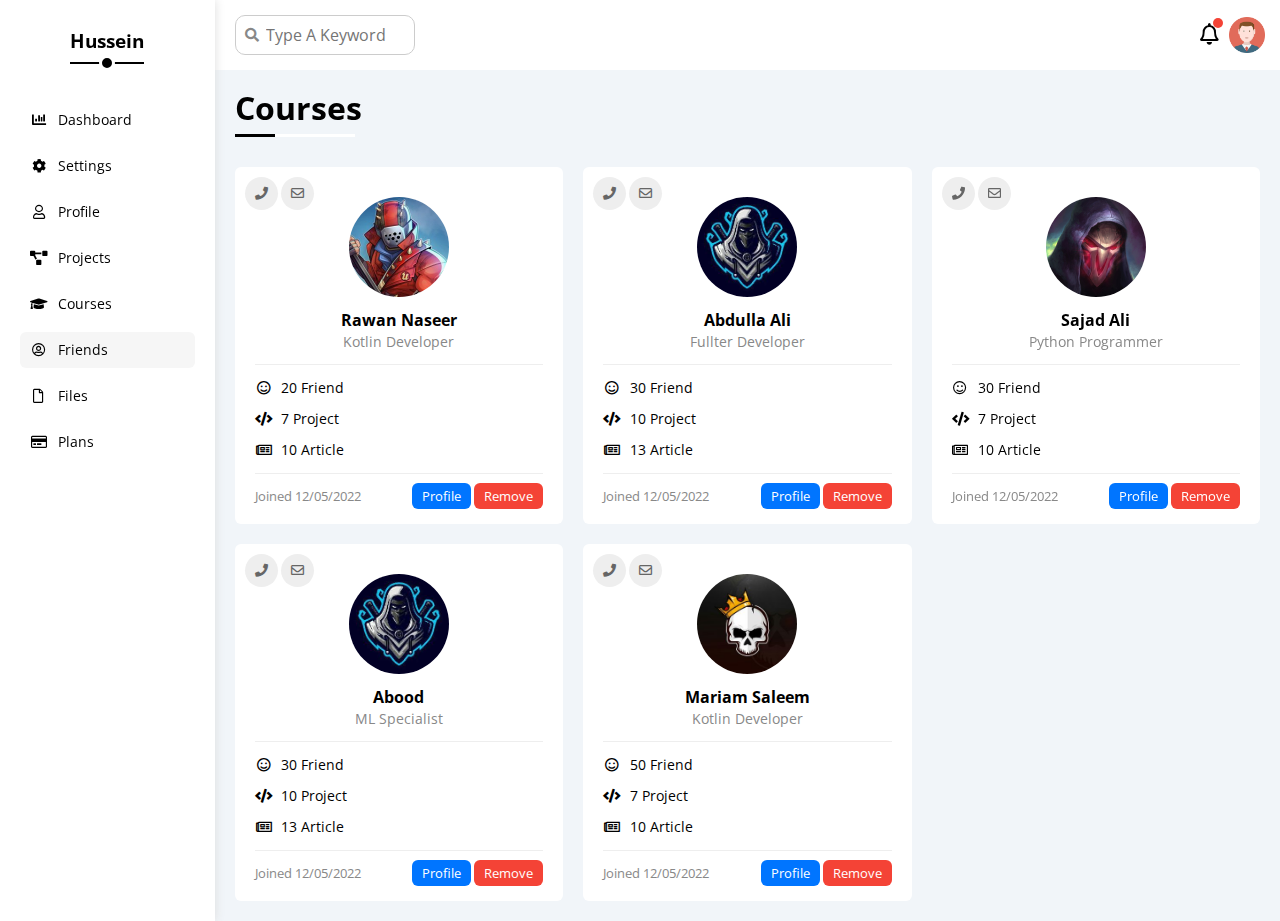
==== friends.html @ 31cd0d5b "upload the website" ====
<!DOCTYPE html>
<html lang="en">

<head>
    <meta charset="UTF-8">
    <meta name="viewport" content="width=device-width, initial-scale=1.0">
    <link rel="stylesheet" href="css/normalize.css">
    <link rel="stylesheet" href="css/all.min.css">
    <link rel="stylesheet" href="css/framework.css">
    <link rel="stylesheet" href="css/style.css">
    <title>Friends</title>
    <link rel="preconnect" href="https://fonts.googleapis.com">
    <link rel="preconnect" href="https://fonts.gstatic.com" crossorigin>
    <link
        href="https://fonts.googleapis.com/css2?family=Cairo:wght@300;400;700&family=Open+Sans:ital,wght@0,300;0,400;0,500;0,600;0,700;0,800;1,300;1,400;1,500;1,600;1,700;1,800&display=swap"
        rel="stylesheet">
</head>

<body>
    <div class="page d-flex">
        <div class="sidebar bg-white p-20 p-relative">
            <div>
                <h3 class="p-relative mt-0 txt-c">Hussein</h3>
                <ul>
                    <li>
                        <a class=" d-flex align-center fs-14 c-black rad-6 p-10" href="index.html">
                            <i class="fas fa-chart-bar fa-fw"></i> <span>Dashboard</span>
                        </a>
                    </li>
                    <li>
                        <a class=" d-flex align-center fs-14 c-black rad-6 p-10" href="settings.html">
                            <i class="fas fa-cog fa-fw"></i> <span>Settings</span>
                        </a>
                    </li>
                    <li>
                        <a class=" d-flex align-center fs-14 c-black rad-6 p-10" href="profile.html">
                            <i class="far fa-user fa-fw"></i> <span>Profile</span>
                        </a>
                    </li>
                    <li>
                        <a class=" d-flex align-center fs-14 c-black rad-6 p-10" href="projects.html">
                            <i class="fas fa-project-diagram fa-fw"></i> <span>Projects</span>
                        </a>
                    </li>
                    <li>
                        <a class=" d-flex align-center fs-14 c-black rad-6 p-10" href="courses.html">
                            <i class="fas fa-graduation-cap fa-fw"></i> <span>Courses</span>
                        </a>
                    </li>
                    <li>
                        <a class="active d-flex align-center fs-14 c-black rad-6 p-10" href="friends.html">
                            <i class="far fa-user-circle fa-fw"></i> <span>Friends</span>
                        </a>
                    </li>
                    <li>
                        <a class=" d-flex align-center fs-14 c-black rad-6 p-10" href="files.html">
                            <i class="far fa-file fa-fw"></i> <span>Files</span>
                        </a>
                    </li>
                    <li>
                        <a class=" d-flex align-center fs-14 c-black rad-6 p-10" href="plans.html">
                            <i class="far fa-credit-card fa-fw"></i> <span>Plans</span>
                        </a>
                    </li>
                </ul>
            </div>
        </div>
        <div class="content w-full">
            <!-- start header  -->
            <div class="header bg-white between-flex ">
                <div class="search p-relative">
                    <input class="p-10" type="search" placeholder="Type A Keyword">
                </div>
                <div class="icons d-flex align-center">
                    <span class="notification p-relative">
                        <i class="far fa-bell fa-lg"></i>
                    </span>
                    <img src="images/avatar.png">
                </div>
            </div>
            <!-- end header  -->
            <h1 class="p-relative">Courses</h1>

            <div class="friends-page d-grid gap-20">
                <div class="friend bg-white rad-6 p-20 p-relative">
                    <div class="contact fs-13">
                        <i class="fas fa-phone"></i>
                        <i class="far fa-envelope"></i>
                    </div>
                    <div class="info txt-c">
                        <img src="images/friend-01.jpg">
                        <h4 class="m-0">Rawan Naseer</h4>
                        <p class="c-grey fs-14 mt-5">Kotlin Developer</p>
                    </div>
                    <div class="icons fs-14">
                        <div class="mb-15">
                            <i class="far fa-smile fa-fw"></i>
                            <span>20 Friend</span>
                        </div>
                        <div class="mb-15">
                            <i class="fas fa-code fa-fw"></i>
                            <span>7 Project</span>
                        </div>
                        <div >
                            <i class="far fa-newspaper fa-fw"></i>
                            <span>10 Article</span>
                        </div>
                    </div>
                    <div class="action fs-13 between-flex mt-15">
                        <span class="c-grey">Joined 12/05/2022</span>
                        <div >
                            <a class="btn-shape bg-blue c-white" href="#">Profile</a>
                            <a class="btn-shape bg-red c-white" href="#">Remove</a>
                        </div>
                    </div>
                </div>
                <!-- ================friend seperator============== -->
                <div class="friend bg-white rad-6 p-20 p-relative">
                    <div class="contact fs-13">
                        <i class="fas fa-phone"></i>
                        <i class="far fa-envelope"></i>
                    </div>
                    <div class="info txt-c">
                        <img src="images/friend-02.jpg">
                        <h4 class="m-0">Abdulla Ali</h4>
                        <p class="c-grey fs-14 mt-5">Fullter Developer</p>
                    </div>
                    <div class="icons fs-14">
                        <div class="mb-15">
                            <i class="far fa-smile fa-fw"></i>
                            <span>30 Friend</span>
                        </div>
                        <div class="mb-15">
                            <i class="fas fa-code fa-fw"></i>
                            <span>10 Project</span>
                        </div>
                        <div >
                            <i class="far fa-newspaper fa-fw"></i>
                            <span>13 Article</span>
                        </div>
                    </div>
                    <div class="action fs-13 between-flex mt-15">
                        <span class="c-grey">Joined 12/05/2022</span>
                        <div >
                            <a class="btn-shape bg-blue c-white" href="#">Profile</a>
                            <a class="btn-shape bg-red c-white" href="#">Remove</a>
                        </div>
                    </div>
                </div>
                <!-- ================friend seperator============== -->
                <div class="friend bg-white rad-6 p-20 p-relative">
                    <div class="contact fs-13">
                        <i class="fas fa-phone"></i>
                        <i class="far fa-envelope"></i>
                    </div>
                    <div class="info txt-c">
                        <img src="images/friend-03.jpg">
                        <h4 class="m-0">Sajad Ali</h4>
                        <p class="c-grey fs-14 mt-5">Python Programmer</p>
                    </div>
                    <div class="icons fs-14">
                        <div class="mb-15">
                            <i class="far fa-smile fa-fw"></i>
                            <span>30 Friend</span>
                        </div>
                        <div class="mb-15">
                            <i class="fas fa-code fa-fw"></i>
                            <span>7 Project</span>
                        </div>
                        <div >
                            <i class="far fa-newspaper fa-fw"></i>
                            <span>10 Article</span>
                        </div>
                    </div>
                    <div class="action fs-13 between-flex mt-15">
                        <span class="c-grey">Joined 12/05/2022</span>
                        <div >
                            <a class="btn-shape bg-blue c-white" href="#">Profile</a>
                            <a class="btn-shape bg-red c-white" href="#">Remove</a>
                        </div>
                    </div>
                </div>
                <!-- ================friend seperator============== -->
                <div class="friend bg-white rad-6 p-20 p-relative">
                    <div class="contact fs-13">
                        <i class="fas fa-phone"></i>
                        <i class="far fa-envelope"></i>
                    </div>
                    <div class="info txt-c">
                        <img src="images/friend-02.jpg">
                        <h4 class="m-0">Abood</h4>
                        <p class="c-grey fs-14 mt-5">ML Specialist</p>
                    </div>
                    <div class="icons fs-14">
                        <div class="mb-15">
                            <i class="far fa-smile fa-fw"></i>
                            <span>30 Friend</span>
                        </div>
                        <div class="mb-15">
                            <i class="fas fa-code fa-fw"></i>
                            <span>10 Project</span>
                        </div>
                        <div >
                            <i class="far fa-newspaper fa-fw"></i>
                            <span>13 Article</span>
                        </div>
                    </div>
                    <div class="action fs-13 between-flex mt-15">
                        <span class="c-grey">Joined 12/05/2022</span>
                        <div >
                            <a class="btn-shape bg-blue c-white" href="#">Profile</a>
                            <a class="btn-shape bg-red c-white" href="#">Remove</a>
                        </div>
                    </div>
                </div>
                <!-- ================friend seperator============== -->
                <div class="friend bg-white rad-6 p-20 p-relative">
                    <div class="contact fs-13">
                        <i class="fas fa-phone"></i>
                        <i class="far fa-envelope"></i>
                    </div>
                    <div class="info txt-c">
                        <img src="images/friend-05.jpg">
                        <h4 class="m-0">Mariam Saleem</h4>
                        <p class="c-grey fs-14 mt-5">Kotlin Developer</p>
                    </div>
                    <div class="icons fs-14">
                        <div class="mb-15">
                            <i class="far fa-smile fa-fw"></i>
                            <span>50 Friend</span>
                        </div>
                        <div class="mb-15">
                            <i class="fas fa-code fa-fw"></i>
                            <span>7 Project</span>
                        </div>
                        <div >
                            <i class="far fa-newspaper fa-fw"></i>
                            <span>10 Article</span>
                        </div>
                    </div>
                    <div class="action fs-13 between-flex mt-15">
                        <span class="c-grey">Joined 12/05/2022</span>
                        <div >
                            <a class="btn-shape bg-blue c-white" href="#">Profile</a>
                            <a class="btn-shape bg-red c-white" href="#">Remove</a>
                        </div>
                    </div>
                </div>
                <!-- ================friend seperator============== -->
                
            </div>
        </div>
    </div>
</body>

</html>
---- css/framework.css ----
/* box display */
.d-block {
    display: block;
}

.d-flex {
    display: flex;
}

.f-wrap {
    flex-wrap: wrap;
}

.align-center {
    align-items: center;
}

.s-between {
    justify-content: space-between;
}

.d-grid {
    display: grid;
}

.gap-20 {
    gap: 20px;
}

@media (max-width:767px) {
    .hide-mobile {
        display: none;
    }
}

/* padding + margin */
.p-5 {
    padding: 5px;
}

.p-10 {
    padding: 10px;
}

.p-15 {
    padding: 15px;
}

.p-20 {
    padding: 20px;
}

.pl-15 {
    padding-left: 15px;
}

.m-0 {
    margin: 0px;
}

.m-15 {
    margin: 15px;
}

.m-20 {
    margin: 20px;
}

.mt-0 {
    margin-top: 0;
}

.mt-5 {
    margin-top: 5px;
}

.mt-10 {
    margin-top: 10px;
}

.mt-15 {
    margin-top: 15px;
}

.mt-20 {
    margin-top: 20px;
}

.mt-25 {
    margin-top: 25px;
}

.mr-0 {
    margin-right: 0;
}

.mr-5 {
    margin-right: 5px;
}

.mr-10 {
    margin-right: 10px;
}

.mr-15 {
    margin-right: 15px;
}

.mr-20 {
    margin-right: 20px;
}

.mr-25 {
    margin-right: 25px;
}

.mb-5 {
    margin-bottom: 5px;
}
.mb-10 {
    margin-bottom: 10px;
}

.mb-15 {
    margin-bottom: 15px;
}

.mb-20 {
    margin-bottom: 20px;
}

.mb-25 {
    margin-bottom: 25px;
}

.w-full {
    width: 100%;
}

.w-fit {
    width: fit-content;
}

/* colors */
.bg-white {
    background-color: white;
}

.bg-blue {
    background-color: var(--blue-color);
}

.bg-orange {
    background-color: var(--orange-color);
}

.bg-red {
    background-color: var(--red-color);
}

.bg-green {
    background-color: var(--green-color);
}

.bg-grey {
    background-color: var(--grey-color);
}

.bg-eee {
    background-color: #eee;
}

.c-black {
    color: black;
}

.c-white {
    color: white;
}

.c-grey {
    color: var(--grey-color);
}

.c-blue {
    color: var(--blue-color);
}

.c-orange {
    color: var(--orange-color);
}

.c-green {
    color: var(--green-color);
}

.c-red {
    color: var(--red-color);
}



/* positions */
.p-relative {
    position: relative;
}

/* fonts */
.txt-c {
    text-align: center;
}

@media (max-width: 767px) {
    .text-c-mobile {
        text-align: center;
    }
}

.fs-13 {
    font-size: 13px;
}

.fs-14 {
    font-size: 14px;
}

.fs-15 {
    font-size: 15px;
}

.fs-25 {
    font-size: 25px;
}

.f-bold {
    font-weight: bold;
}

/* borders */
.rad-6 {
    border-radius: 6px;
}

.rad-10 {
    border-radius: 10px;
}

.rad-half {
    border-radius: 50%;
}

.b-none{
    border: none;
}

.border-ccc{
    border: 1px solid #ccc;
}

.border-eee{
    border: 1px solid #eee;
}

/* start components */
.between-flex {
    display: flex;
    align-items: center;
    justify-content: space-between;
}

.around-flex {
    display: flex;
    align-items: center;
    justify-content: space-around;
}

.center-flex {
    display: flex;
    align-items: center;
    justify-content: center;
}

.container {
    grid-template-columns: repeat(auto-fill, minmax(450px, 1fr));
    margin-left: 20px;
    margin-right: 20px;
}

@media (max-width: 767px) {
    .container {
        grid-template-columns: minmax(200px, 1fr);
        margin-left: 10px;
        margin-right: 10px;
    }
}

.btn-shape {
    padding: 4px 10px;
    border-radius: 6px;
}

.toggle-checkbox{
    -webkit-appearance: none;
    appearance: none;
    display: none;
}

.toggle-switch{
    background-color: #ccc;
    width: 78px;
    height: 32px;
    border-radius: 16px;
    position: relative;
    transition: 0.3s;
    cursor: pointer;
}

.toggle-switch::before{
    font-family: "Font Awesome 5 Free" ;
    content: "\f00d";
    font-weight: 900;
    background-color: white;
    width: 24px;
    height: 24px;
    border-radius: 50%;
    position: absolute;
    top: 4px;
    left: 4px;
    display: flex;
    align-items: center;
    justify-content: center;
    color: #eee;
    transition: 0.3s;
}

.toggle-checkbox:checked + .toggle-switch{
background-color: var(--blue-color);
}
.toggle-checkbox:checked + .toggle-switch::before{
    content: "\f00c";
    color: var(--blue-color);
    left: 50px;
}

/* end components */
---- css/style.css ----
:root {
    --blue-color: #0075ff;
    --blue-alt-color: #0d69d5;
    --orange-color: #f59e0b;
    --green-color: #22c55e;
    --red-color: #f44336;
    --grey-color: #888;
}

* {
    box-sizing: border-box;
    -ms-box-sizing: border-box;
    -webkit-box-sizing: border-box;
}

body {
    font-family: 'Open Sans', sans-serif;
    margin: 0;
}

*:focus {
    outline: none;
}

::-webkit-scrollbar {
    width: 15px;
}

::-webkit-scrollbar-track {
    background-color: white;
}

::-webkit-scrollbar-thumb {
    background-color: var(--blue-color);
}

::-webkit-scrollbar-thumb:hover {
    background-color: var(--blue-alt-color);
}

a {
    text-decoration: none;
}

ul {
    list-style: none;
    padding: 0;
}

.page {
    min-height: 100vh;
    background-color: #f1f5f9;
}

/* start sidebar */
.page .sidebar {
    width: 250px;
    box-shadow: 0px 0 10px 0 #ddd;
}

.page .sidebar>div {
    position: sticky;
    top: 30px;
}

.page .sidebar h3 {
    width: fit-content;
    margin: 10px auto 50px;
}

.page .sidebar h3::before {
    content: "";
    background: black;
    height: 2px;
    width: 100%;
    position: absolute;
    bottom: -12px;
    left: 0;
}

.page .sidebar h3::after {
    content: "";
    background: black;
    height: 10px;
    width: 10px;
    border-radius: 50%;
    border: 3px solid white;
    position: absolute;
    bottom: -19px;
    left: 50%;
    transform: translateX(-50%);
}


.page .sidebar ul li {
    margin-top: 10px;

}

.page .sidebar ul a {
    transition: 0.3s;
}

.page .sidebar ul a:hover,
.page .sidebar ul a.active {
    background-color: #f6f6f6;
}

.page .sidebar ul a span {
    margin-left: 10px;
    font-size: 14px;
}

@media (max-width:767px) {
    .page .sidebar {
        width: 58px;
        padding: 10px;
    }

    .page .sidebar h3 {
        font-size: 11px;
        margin-bottom: 15px;
    }

    .page .sidebar h3::before,
    .page .sidebar h3::after {
        display: none;
    }

    .page .sidebar ul a span {
        display: none;
    }
}

.content {
    overflow: hidden;
}

/* header styling */
.content .header {
    padding: 15px;
}

.content .header .search::before {
    font-family: "Font Awesome 5 Free";
    content: "\f002";
    font-weight: 900;
    position: absolute;
    top: 50%;
    transform: translateY(-50%);
    left: 15px;
    font-size: 14px;
    color: var(--grey-color);
}

.content .header input {
    border: 1px solid #ccc;
    border-radius: 10px;
    margin-left: 5px;
    padding-left: 30px;
    width: 180px;
    transition: width 0.3s;
}

.content .header input:focus {
    width: 220px;
}

.content .header input:focus::placeholder {
    color: transparent;
}

.content .header .icons img {
    width: 36px;
    margin-left: 10px;
}

.content .header .icons .notification::after {
    content: "";
    width: 10px;
    height: 10px;
    border-radius: 50%;
    background-color: var(--red-color);
    position: absolute;
    top: -8px;
    right: -4px;
}

.page h1 {
    margin: 20px 20px 40px;
}

.page h1::before,
.page h1::after {
    content: "";
    position: absolute;
    height: 3px;
    left: 0;
    bottom: -10px;
}

.page h1::before {
    background-color: white;
    width: 120px;
}

.page h1::after {
    background-color: black;
    width: 40px;
}

/* start weclome wedget */
.welcome {
    overflow: hidden;
}

.welcome .intro img {
    width: 200px;
    margin-bottom: -10px;
}

.welcome .avatar {
    width: 64px;
    height: 64px;
    border-radius: 50%;
    border: 2px solid white;
    margin-left: 20px;
    margin-top: -32px;
    padding: 2px;
}

.welcome .body {
    border-top: 1px solid #eee;
    border-bottom: 1px solid #eee;
}

.welcome .body>div {
    flex: 1;
}

@media (max-width: 767px) {
    .welcome .body>div:not(:last-child) {
        margin-bottom: 20px;
    }

    .welcome .body {
        display: block;
    }

    .welcome .avatar {
        margin-left: 0;
    }

    .welcome .intro img {
        display: none;
    }

}

.welcome .visit {
    margin: 0 15px 15px auto;
    transition: 0.3s;
}

.welcome .visit:hover {
    background-color: var(--blue-alt-color);
}

/* ====================== */
/* start draft wedget */
.draft form input[type="text"] {
    display: block;
    width: 100%;
    padding: 10px;
    background-color: #eee;
    border: none;
    border-radius: 6px;
}

.draft form textarea {
    display: block;
    width: 100%;
    height: 170px;
    padding: 10px;
    margin-top: 20px;
    background-color: #eee;
    border: none;
    border-radius: 6px;
    resize: none;
}

.draft form input::placeholder,
.draft form textarea::placeholder {
    font-size: 14px;
}

.draft form input[type="submit"] {
    border: none;
    margin: 20px 0 20px auto;
    cursor: pointer;
}

.draft form input[type="submit"]:hover {
    background-color: var(--blue-alt-color);
}

/* ====================== */
/* start yearly target wedget */
.targets .icon {
    margin-right: 20px;
    width: 80px;
    height: 80px;
}

.targets .statistic {
    flex: 1;
}

.targets .statistic>span:first-child {
    color: #777;
}

.targets .statistic .progress {
    height: 4px;
    margin-top: 20px;
}

.targets .statistic .progress>span {
    height: 4px;
    position: relative;
}


.targets .statistic .progress>span span {
    font-size: 13px;
    border-radius: 6px;
    padding: 5px 5px;
    position: absolute;
    right: -16px;
    top: -30px;
}

.targets .statistic .progress>span span::after {
    content: "";
    border: 5px solid transparent;
    position: absolute;
    bottom: -9px;
    right: 50%;
    transform: translateX(50%);
}

/* blue row */
.targets .icon.blue {
    background-color: rgb(0 117 255 / 20%);
}

.targets .statistic .progress.blue {
    background-color: rgb(0 117 255 / 20%);
}



.targets .statistic .progress.blue>span span::after {
    border-top: 5px solid var(--blue-color);
}

/* orange row */

.targets .icon.orange {
    background-color: rgba(245, 159, 11, 0.2);
}

.targets .statistic .progress.orange {
    background-color: rgba(245, 159, 11, 0.2);
}

.targets .statistic .progress.orange>span span::after {
    border-top: 5px solid var(--orange-color);
}

/* green row */

.targets .icon.green {
    background-color: rgba(34, 197, 94, 0.2);
}

.targets .statistic .progress.green {
    background-color: rgba(34, 197, 94, 0.2);
}

.targets .statistic .progress.green>span span::after {
    border-top: 5px solid var(--green-color);
}

/* ====================== */
/* start tickets wedget */

.tickets .box {
    border: 1px solid #ccc;
    width: calc(50% - 10px);
}

@media (max-width: 767px) {
    .tickets .box {
        width: 100%;
    }
}

/* ====================== */
/* start news wedget */
.news .box:not(:last-child) {
    border-bottom: 1px solid #eee;
    padding-bottom: 20px;
}

.news img {
    width: 100px;
    margin-right: 15px;
}

.news .text {
    flex-grow: 1;
}

.news .text h4 {
    margin-bottom: 6px;
}


@media(max-width:767px) {
    .news .box {
        display: block;
    }

    .news .text {
        margin-bottom: 10px;
    }
}

/* ====================== */
/* start tasks wedget */

.tasks .box:not(:last-child) {
    border-bottom: 1px solid #eee;
    padding-bottom: 20px;
}

.tasks .text {
    flex-grow: 1;
}

.tasks .text h4 {
    margin-bottom: 6px;
}

.tasks i {
    cursor: pointer;
    transition: 0.3s;
}

.tasks i:hover {
    color: var(--red-color);
}

.tasks .box.done {
    opacity: 0.3;
}

.tasks .text.done {
    text-decoration: line-through;
}

@media(max-width:767px) {
    .tasks i {
        display: none;
    }
}

/* ====================== */
/* start top search wedget */

.top-search .row {
    padding: 15px 0;
}

/* ====================== */
/* start uploads wedget */

.uploads .box:not(:last-child) {
    border-bottom: 1px solid #eee;
    padding-bottom: 10px;
}

.uploads .box img {
    width: 40px;
    margin-right: 10px;
}


.uploads .text {
    flex-grow: 1;
}

.uploads .text h4 {
    margin-bottom: 6px;
}

.uploads span {
    margin-left: 20px;
}

/* ====================== */
/* start last project wedget */
.last-project ul::before {
    content: '';
    position: absolute;
    left: 11px;
    width: 2px;
    height: 100%;
    background-color: var(--blue-color);
}

.last-project ul li::before {
    content: '';
    width: 20px;
    height: 20px;
    border-radius: 50%;
    background-color: white;
    border: 2px solid white;
    outline: 2px solid var(--blue-color);
    margin-right: 15px;
    z-index: 1;
}

.last-project ul li.done::before {
    background-color: var(--blue-color);
}

.last-project ul li.current::before {
    animation: change-color 0.8s infinite alternate;
}

.last-project img {
    width: 140px;
    position: absolute;
    bottom: 0;
    right: 0;
    opacity: 0.2;
}

/* ====================== */
/* start Reminders wedget */
.reminders ul li div {
    border-left-width: 2px;
    border-left-style: solid;
    margin-left: 25px;
}


.reminders ul li div::before {
    content: "";
    width: 15px;
    height: 15px;
    border-radius: 50%;
    position: absolute;
    left: -30px;
    top: 50%;
    transform: translateY(-50%);
}

.reminders ul li div.blue {
    border-left-color: var(--blue-color);
}

.reminders ul li div.blue::before {
    background-color: var(--blue-color);
}

.reminders ul li div.green {
    border-left-color: var(--green-color);
}

.reminders ul li div.green::before {
    background-color: var(--green-color);
}

.reminders ul li div.orange {
    border-left-color: var(--orange-color);
}

.reminders ul li div.orange::before {
    background-color: var(--orange-color);
}

.reminders ul li div.red {
    border-left-color: var(--red-color);
}

.reminders ul li div.red::before {
    background-color: var(--red-color);
}

/* ====================== */
/* start latest Post wedget */

.latest-post img {
    width: 55px;
    margin-right: 10px;
}

.latest-post .content {
    padding: 20px 0;
    line-height: 1.8;
    border-top: 1px solid #eee;
    border-bottom: 1px solid #eee;
    min-height: 140px;
}

/* ====================== */
/* start social media wedget */
.social-media .row {
    padding-left: 75px;
}

.social-media .row i {
    height: 100%;
    width: 52px;
    position: absolute;
    left: 0;
    top: 0;
    transition: 0.3s;
}

.social-media .row i:hover {
    transform: rotate(5deg);
}

.social-media .twitter {
    background-color: rgb(29 160 242 /20%);
    color: #1da1f2;
}

.social-media .twitter i,
.social-media .twitter a {
    background-color: #1da1f2;
}

/* ------------- */
.social-media .facebook {
    background-color: rgb(24 119 242 / 20%);
    color: #1877f2;
}

.social-media .facebook i,
.social-media .facebook a {
    background-color: #1da1f2;
}

/* ------------- */

.social-media .youtube {
    background-color: rgb(255 0 0 / 20%);
    color: #ff0000;
}

.social-media .youtube i,
.social-media .youtube a {
    background-color: #ff0000;
}

/* ------------- */

.social-media .linkedin {
    background-color: rgb(0 119 181 / 20%);
    color: #0077b5;
}

.social-media .linkedin i,
.social-media .linkedin a {
    background-color: #0077b5;
}

/* ================================ */

/* start project table */
.projects .responsive-table {
    overflow-x: auto;
}

.projects table {
    min-width: 1000px;
    border-spacing: 0;
}

.projects thead td {
    background-color: #eee;
    font-weight: bold;
}

.projects table td {
    padding: 15px;
    transition: 0.2s;
}

.projects tbody td {
    border-bottom: 1px solid #eee;
    border-left: 1px solid #eee;
}

.projects table tbody tr td:last-child {
    border-right: 1px solid #eee;
}

.projects tbody tr:hover td {
    background-color: #faf7f7;
}

.projects table img {
    width: 32px;
    height: 32px;
    border-radius: 50%;
    padding: 2px;
    background-color: white;
}

.projects table img:not(:first-child) {
    margin-left: -20px;
}

/* end project table */

/* -------- Page seperator------------ */

/* start setttings page  */


.settings-page .close-message {
    border: 1px solid #ccc;
    resize: none;
    min-height: 150px;
}


.settings-page input[type="email"] {
    display: inline-flex;
    width: calc(100% - 80px);
    cursor: no-drop;
    background-color: #f0f4f8;
}


.settings-page .security-box .button {

    transition: 0.3s;
}

.settings-page .security-box .button:hover {
    background-color: var(--blue-alt-color);
}

.settings-page .security-box div:not(:last-child) {
    border-bottom: 1px solid #eee;
}

.settings-page .social-media i {
    width: 40px;
    height: 40px;
    background-color: #f6f6f6;
    border: 1px solid #ddd;
    border-right: none;
    border-radius: 6px 0 0 6px;
    transition: 0.3s;
}

.settings-page .social-media input {
    height: 40px;
    border: 1px solid #ddd;
    background-color: #f6f6f6;
    padding-left: 15px;
    border-radius: 0 6px 6px 0;

}

.settings-page .social-media>div:focus-within i {
    color: black;
}

.settings-page .widget-control .control input[type="checkbox"] {
    -webkit-appearance: none;
    appearance: none;
}

.settings-page .widget-control .control label {
    padding-left: 30px;
    cursor: pointer;
    position: relative;
}

.settings-page .widget-control .control label::before {
    content: "";
    position: absolute;
    top: 2px;
    left: 0;
    width: 14px;
    height: 14px;
    border: 2px solid var(--grey-color);
    border-radius: 6px;
}

.settings-page .widget-control .control label:hover:before {
    border-color: var(--blue-alt-color);
}


.settings-page .widget-control .control label::after {
    font-family: "Font Awesome 5 Free";
    font-weight: 900;
    content: "\f00c";
    position: absolute;
    left: 0;
    top: 2px;
    background-color: var(--blue-color);
    color: white;
    width: 18px;
    height: 18px;
    font-size: 12px;
    border-radius: 6px;
    display: flex;
    justify-content: center;
    align-items: center;
    transform: scale(0) rotate(360deg);
    transition: 0.3s;
}

.settings-page .widget-control .control input[type="checkbox"]:checked+label::after {
    transform: scale(1);
}

/* ===================== */
.settings-page .backup-control input[type="radio"] {
    -webkit-appearance: none;
    appearance: none;
}

.settings-page .backup-control .control label {
    padding-left: 30px;
    cursor: pointer;
    position: relative;
}

.settings-page .backup-control .control label::before {
    content: "";
    position: absolute;
    top: 1px;
    left: 0;
    width: 18px;
    height: 18px;
    border: 2px solid var(--grey-color);
    border-radius: 50%;
}

.settings-page .backup-control .control label:hover:before {
    border-color: var(--blue-alt-color);
}

.settings-page .backup-control .control label::after {
    content: "";
    position: absolute;
    left: 5px;
    top: 6px;
    background-color: var(--blue-color);
    width: 12px;
    height: 12px;
    border-radius: 50%;
    transform: scale(0);
    transition: 0.3s;
}

.settings-page .backup-control .control input[type="radio"]:checked+label::before {
    border-color: var(--blue-color);
}

.settings-page .backup-control .control input[type="radio"]:checked+label::after {
    transform: scale(1);
}

.settings-page .backup-control ul {
    border-bottom: 1px solid #eee;
}

@media (max-width:767px) {
    .settings-page .backup-control .servers {
        flex-wrap: wrap;
    }
}

.settings-page .backup-control .servers .server {
    border: 2px solid #eee;
    margin-right: 10px;
}

.settings-page .backup-control .servers label {
    cursor: pointer;
}

.settings-page .backup-control .servers input[type="radio"]:checked+.server {
    border-color: var(--blue-color);
    color: var(--blue-color);
}

/* end setttings page  */

/* -------- Page seperator------------ */

/* start profile page  */
@media (max-width:767px) {

    .profile-page .personal-info {
        flex-direction: column;
    }

}

.profile-page .personal-info .avatar-sec {
    border-right: 1px solid #eee;
}

@media (max-width:767px) {
    .profile-page .personal-info .avatar-sec {
        border: none;
    }
}

.profile-page .personal-info .avatar-sec img {
    width: 120px;
    height: 120px;
}

.profile-page .personal-info .avatar-sec .progress {
    width: 130px;
    height: 6px;
    background-color: #eee;
    margin-left: auto;
    margin-right: auto;
    overflow: hidden;
}

.profile-page .personal-info .avatar-sec .progress span {
    height: 100%;
}

.profile-page .personal-info .info-sec .info {
    flex-wrap: wrap;
    border-bottom: 1px solid #eee;
    transition: 0.3s;
}

.profile-page .personal-info .info-sec .info:last-child {
    border-bottom: none;
}

@media (max-width:767px) {
    .profile-page .personal-info {
        border: none;
    }
}

.profile-page .personal-info .info-sec .info:hover {
    background-color: #f9f9f9;
}

.profile-page .personal-info .info-sec .info>div {
    min-width: 200px;
    padding-top: 10px;
}


.profile-page .personal-info .info-sec .info h4 {
    font-weight: normal;
}

.profile-page .personal-info .info-sec .info .toggle-switch {
    height: 24px;
}

.profile-page .personal-info .info-sec .info .toggle-checkbox+.toggle-switch::before {
    width: 16px;
    height: 16px;
    font-size: 12px;
}

.profile-page .personal-info .info-sec .info .toggle-checkbox:checked+.toggle-switch::before {
    left: 58px;
}

/* other info */
@media (max-width:767px) {
    .profile-page .other-data {
        flex-direction: column;
    }
}

.profile-page .skills-card {
    flex-grow: 1;
}

.profile-page .skills-card ul li {
    padding: 15px 0;
    border-bottom: 1px solid #eee;
}

.profile-page .skills-card ul span {
    background-color: #eee;
    font-size: 14px;
}

.profile-page .skills-card ul span:not(:last-child) {
    margin-right: 5px;

}

.profile-page .activites {
    flex-grow: 2;
}

.profile-page .activity:not(:last-of-type) {
    border-bottom: 1px solid #EEE;
    padding-bottom: 20px;
    margin-bottom: 20px;
}

.profile-page .activites img {
    width: 64px;
    height: 64px;
    border-radius: 50%;
    margin-right: 10px;
}

@media (min-width: 768px) {
    .profile-page .activites .date {
        margin-left: auto;
    }
}

@media (max-width: 767px) {
    .profile-page .activity {
        flex-direction: column;
    }

    .profile-page .activites img {
        margin-right: 0;
        margin-bottom: 5px;
    }

    .profile-page .activites .date {
        margin-top: 15px;
    }
}

/* end profile page  */

/* -------- Page seperator------------ */

/* start projects page */
.projects-page .project .date {
    position: absolute;
    right: 10px;
    top: 10px
}

.projects-page .project h4 {
    font-weight: normal;
}

.projects-page .project .team {
    position: relative;
    min-height: 80px;
    top: 30px;
}

.projects-page .project .team img {
    width: 40px;
    height: 40px;
    border-radius: 50%;
    border: 2px solid white;
    cursor: pointer;
}

.projects-page .project .team img:not(:first-child) {
    margin-left: -20px;
}

.projects-page .project .team img:hover {
    position: relative;
    z-index: 1;
}

.projects-page .project .work {
    border-top: 1px solid #eee;
    border-bottom: 1px solid #eee;
    padding: 15px 0;
    justify-content: flex-end;
}

@media (max-width: 767px) {
    .projects-page .project .work {
        flex-direction: column;
    }
}

.projects-page .project .work span {
    margin-left: 5px;
    width: fit-content;
}

@media (max-width: 767px) {
    .projects-page .project .work span:not(:last-child) {
        margin-bottom: 5px;
    }
}

.projects-page .project .info {
    margin-top: 20px;
}

.projects-page .project .info .progress {
    width: 50%;
    height: 8px;
    border-radius: 6px;
    overflow: hidden;
}

.projects-page .project .info .progress span {
    display: block;
    height: 100%;
}

/* end projects page  */

/* -------- Page seperator------------ */

/* start courses page */
.courses-page {
    grid-template-columns: repeat(auto-fill, minmax(300px, 1fr));
    margin-left: 20px;
    margin-right: 20px;
    margin-bottom: 20px;
}

@media (max-width: 767px) {
    .courses-page {
        grid-template-columns: minmax(200px, 1fr);
        margin-left: 10px;
        margin-right: 10px;
        margin-bottom: 10px;
    }
}

.courses-page .course {
    overflow: hidden;
}


.courses-page .course .teacher {
    width: 60px;
    height: 60px;
    border-radius: 50%;
    border: 2px solid white;
    position: absolute;
    top: 20px;
    left: 20px;
}

.courses-page .course .text {
    border-bottom: 1px solid #eee;
}

.courses-page .course .text p {
    line-height: 1.6;
}

.courses-page .course span {
    position: relative;
    color: white;
    display: block;
    width: fit-content;
    margin-left: auto;
    margin-right: auto;
    margin-top: -12px;
}

.courses-page .course .statistic {
    padding: 0 10px 15px 10px;
}

/* end courses page  */

/* -------- Page seperator------------ */

/* start friends page */

.friends-page {
    grid-template-columns: repeat(auto-fill, minmax(300px, 1fr));
    margin-left: 20px;
    margin-right: 20px;
    margin-bottom: 20px;
}

@media (max-width: 767px) {
    .friends-page {
        grid-template-columns: minmax(200px, 1fr);
        margin-left: 10px;
        margin-right: 10px;
        margin-bottom: 10px;
    }
}

.friends-page .friend .contact {
    position: absolute;
    top: 10px;
    left: 10px;
}

.friends-page .friend .contact i {

    background-color: #eee;
    border-radius: 50%;
    padding: 10px;
    color: #666;
    cursor: pointer;
    transition: 0.3s;
}

.friends-page .friend .contact i:hover {
    background-color: var(--blue-color);
    color: white;
}

.friends-page .friend .info img {
    width: 100px;
    height: 100px;
    border-radius: 50%;
    margin: 10px 0;
}

.friends-page .friend .icons {
    border-top: 1px solid #eee;
    border-bottom: 1px solid #eee;
    padding: 15px 0;
}

.friends-page .friend .icons i {
    margin-right: 5px;
}

/* end friends page  */

/* -------- Page seperator------------ */

/* start files page */
.files-page {
    flex-direction: row-reverse;
    align-items: flex-start;
}

@media (max-width: 767px) {
    .files-page {
        flex-direction: column;
        align-items: normal;
    }
}

.files-page .files-stats {
    min-width: 250px;
}

.files-page .files-stats .icon {
    width: 40px;
    height: 40px;
    margin-right: 10px;
}

.files-page .files-stats .size {
    margin-left: auto;
}

.files-page .files-stats .icon.blue {
    background-color: rgb(0 117 255 / 20%);
}

.files-page .files-stats .icon.green {
    background-color: rgba(34, 197, 94, 0.2);
}

.files-page .files-stats .icon.red {
    background-color: rgb(244, 67, 54, 0.2);
}

.files-page .files-stats .icon.orange {
    background-color: rgba(245, 159, 11, 0.2);
}

.files-page .files-stats .upload {
    margin: 15px auto 0;
    padding: 10px 15px;
}

.files-page .files-stats .upload:hover {
    background-color: var(--blue-alt-color);
}

.files-page .files-stats .upload:hover i {
    animation: go-up 0.8s infinite;
}


.files-page .content {
    flex: 1;
    grid-template-columns: repeat(auto-fill, minmax(200px, 1fr));
}

.files-page .content img {
    width: 64px;
    height: 64px;
    transition: 0.3s;
}

.files-page .content .file:hover img {
    transform: rotate(5deg);
}

.files-page .content .info {
    border-top: 1px solid #eee;
    padding-top: 10px;
}

/* end files page  */

/* -------- Page seperator------------ */

/* start plans page */

.plans-page {
    grid-template-columns: repeat(auto-fill, minmax(450px, 1fr));
}

@media (max-width: 767px) {
    .plans-page {
        grid-template-columns: minmax(250px, 1fr);
        margin-left: 10px;
        margin-right: 10px;
        gap: 10px;
    }
}

.plans-page .plan .top {
    border: 3px solid white;
    outline: 3px solid transparent;
}

.plans-page .plan.green .top {
    outline-color: var(--green-color);
}

.plans-page .plan.blue .top {
    outline-color: var(--blue-color);

}

.plans-page .plan.orange .top {
    outline-color: var(--orange-color);

}

.plans-page .plan .top .price {
    position: relative;
    font-size: 40px;
    width: fit-content;
    margin: auto;
}

.plans-page .plan .top .price span {
    position: absolute;
    left: -20px;
    top: 0;
    font-size: 25px;
}

.plans-page .plan ul li {
    padding: 15px 0;
    display: flex;
    align-items: center;
    font-size: 15px;
    border-bottom: 1px solid #eee;
}

.plans-page .plan ul li .yes {
    color: var(--green-color);
}

.plans-page .plan ul li i:not(.yes, .help) {
    color: var(--red-color);
}

.plans-page .plan ul li i:first-child {
    font-size: 18px;
    margin-right: 5px;
}

.plans-page .plan ul li .help {
    margin-left: auto;
    color: var(--grey-color);
    cursor: pointer;
}

/* animations */
@keyframes change-color {
    from {
        background-color: var(--blue-color);
    }

    to {
        background-color: white;
    }
}

@keyframes go-up {

    0%,
    100% {
        transform: translateY(0);
    }

    50% {
        transform: translateY(-5px);
    }
}
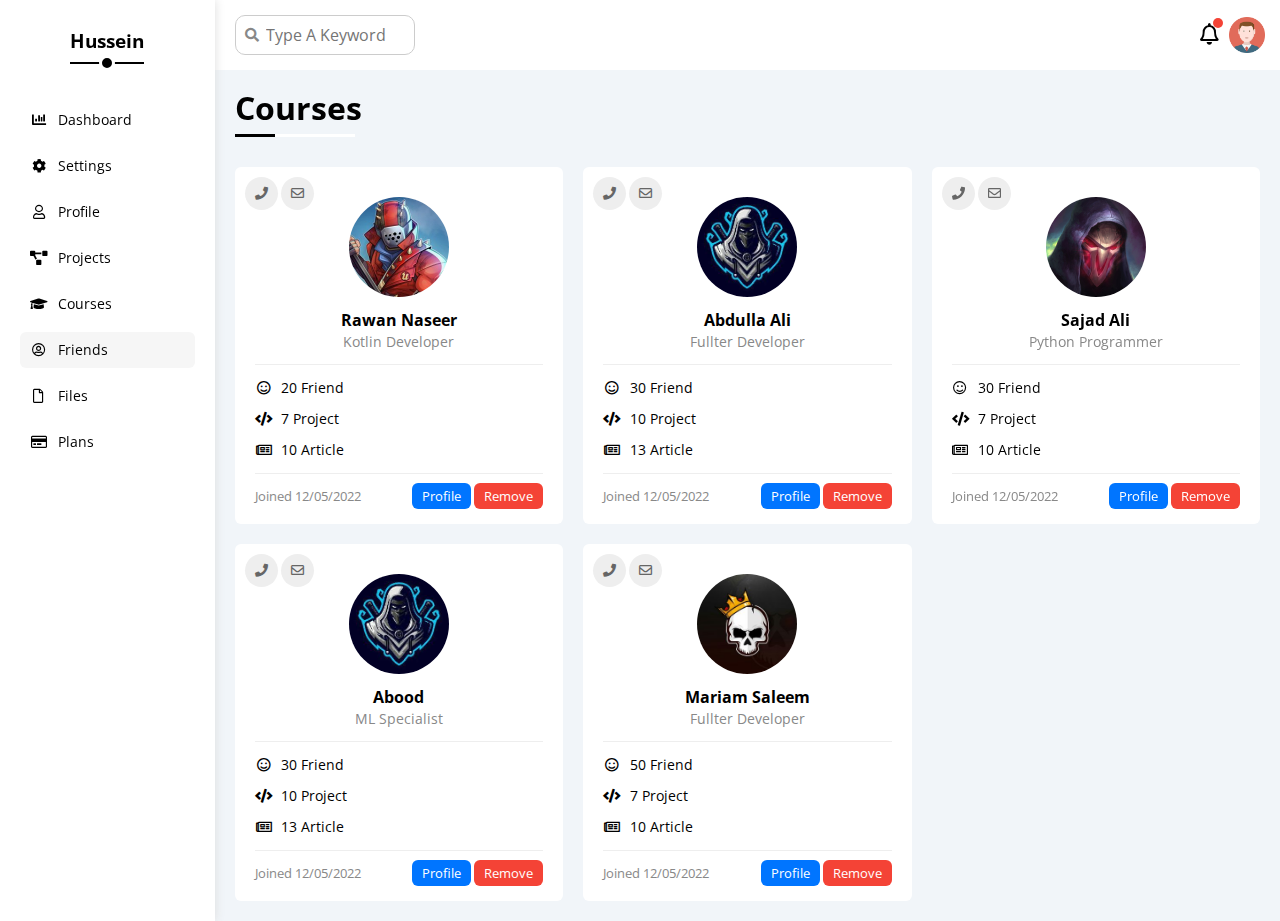
==== commit a9ca94ec: "simpl text modification" ====
--- a/friends.html
+++ b/friends.html
@@ -222,7 +222,7 @@
                     <div class="info txt-c">
                         <img src="images/friend-05.jpg">
                         <h4 class="m-0">Mariam Saleem</h4>
-                        <p class="c-grey fs-14 mt-5">Kotlin Developer</p>
+                        <p class="c-grey fs-14 mt-5">Fullter Developer</p>
                     </div>
                     <div class="icons fs-14">
                         <div class="mb-15">
